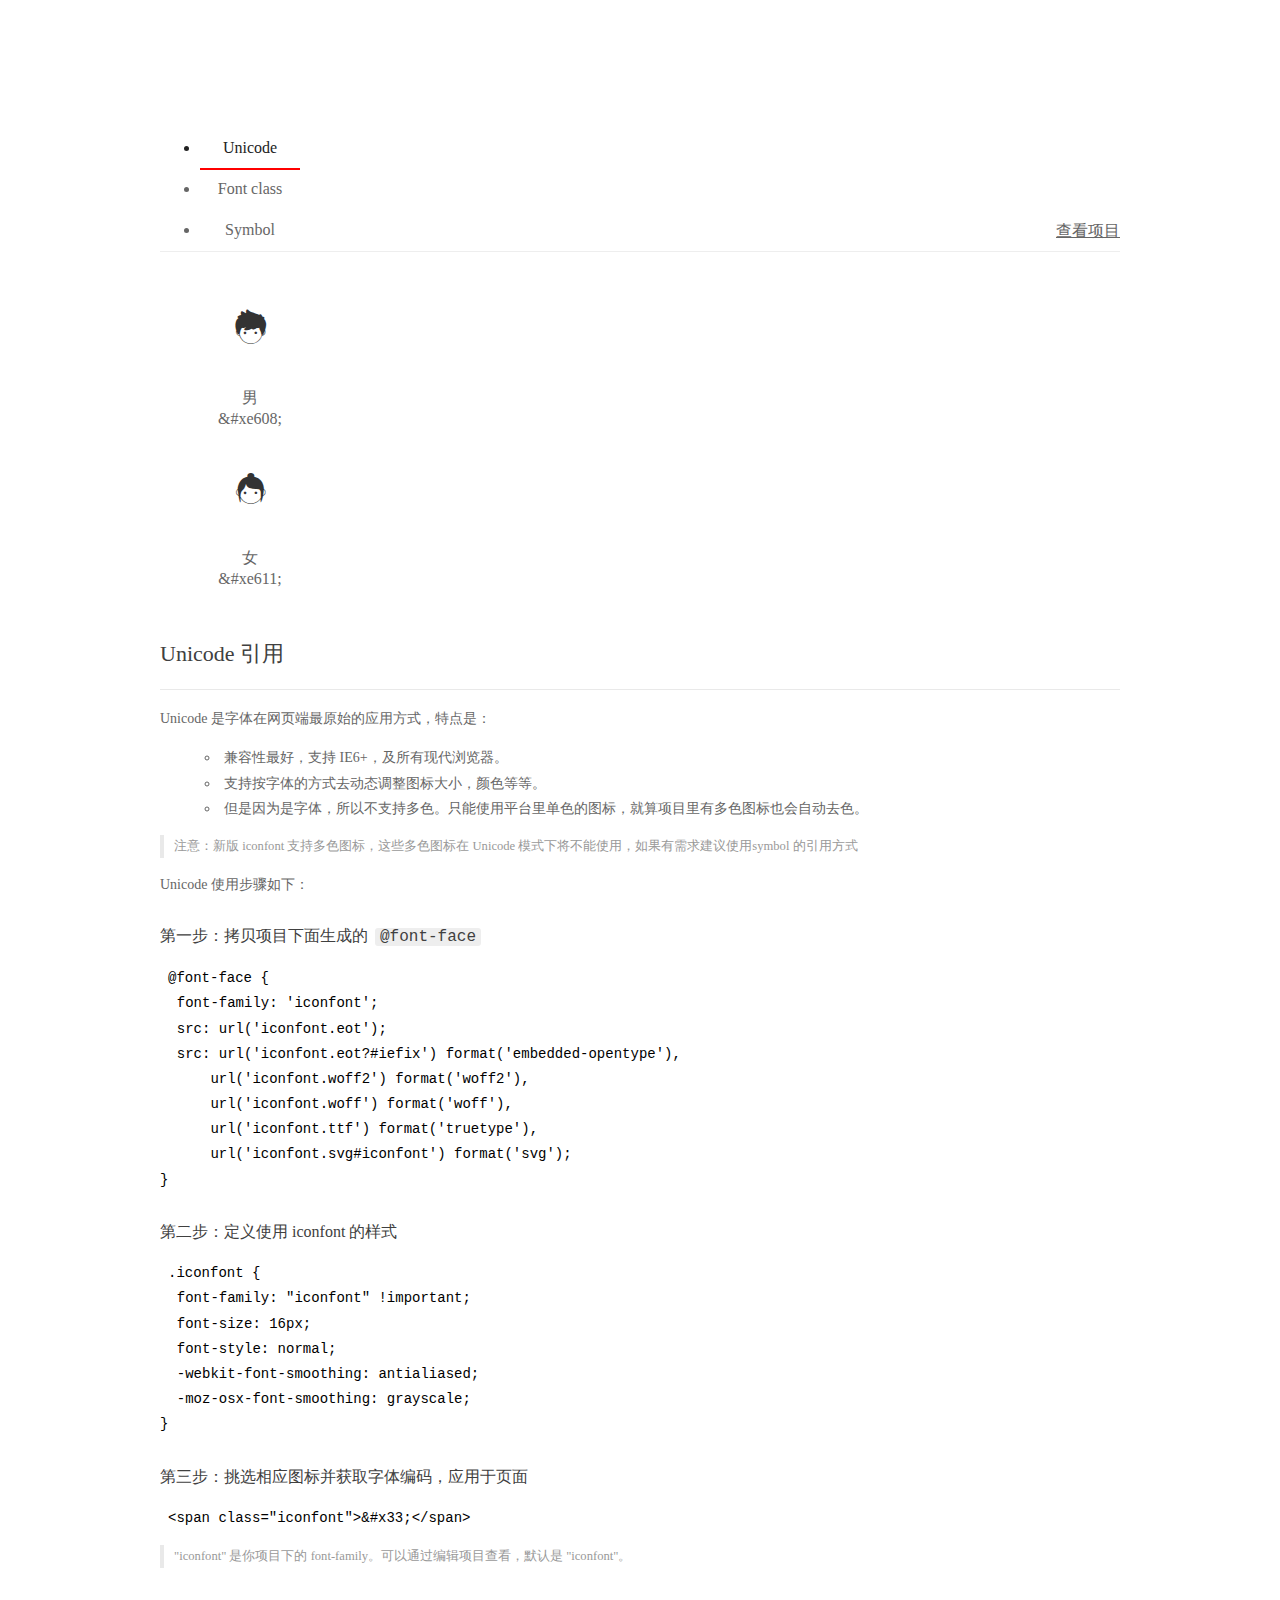
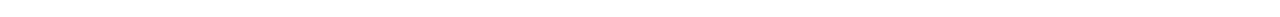
==== custom_font/demo_index.html @ a8571a9a "iconfont" ====
<!DOCTYPE html>
<html>
<head>
  <meta charset="utf-8"/>
  <title>IconFont Demo</title>
  <link rel="shortcut icon" href="https://img.alicdn.com/tps/i4/TB1_oz6GVXXXXaFXpXXJDFnIXXX-64-64.ico" type="image/x-icon"/>
  <link rel="stylesheet" href="https://g.alicdn.com/thx/cube/1.3.2/cube.min.css">
  <link rel="stylesheet" href="demo.css">
  <link rel="stylesheet" href="iconfont.css">
  <script src="iconfont.js"></script>
  <!-- jQuery -->
  <script src="https://a1.alicdn.com/oss/uploads/2018/12/26/7bfddb60-08e8-11e9-9b04-53e73bb6408b.js"></script>
  <!-- 代码高亮 -->
  <script src="https://a1.alicdn.com/oss/uploads/2018/12/26/a3f714d0-08e6-11e9-8a15-ebf944d7534c.js"></script>
</head>
<body>
  <div class="main">
    <h1 class="logo"><a href="https://www.iconfont.cn/" title="iconfont 首页" target="_blank">&#xe86b;</a></h1>
    <div class="nav-tabs">
      <ul id="tabs" class="dib-box">
        <li class="dib active"><span>Unicode</span></li>
        <li class="dib"><span>Font class</span></li>
        <li class="dib"><span>Symbol</span></li>
      </ul>
      
      <a href="https://www.iconfont.cn/manage/index?manage_type=myprojects&projectId=1983954" target="_blank" class="nav-more">查看项目</a>
      
    </div>
    <div class="tab-container">
      <div class="content unicode" style="display: block;">
          <ul class="icon_lists dib-box">
          
            <li class="dib">
              <span class="icon iconfont">&#xe608;</span>
                <div class="name">男</div>
                <div class="code-name">&amp;#xe608;</div>
              </li>
          
            <li class="dib">
              <span class="icon iconfont">&#xe611;</span>
                <div class="name">女</div>
                <div class="code-name">&amp;#xe611;</div>
              </li>
          
          </ul>
          <div class="article markdown">
          <h2 id="unicode-">Unicode 引用</h2>
          <hr>

          <p>Unicode 是字体在网页端最原始的应用方式，特点是：</p>
          <ul>
            <li>兼容性最好，支持 IE6+，及所有现代浏览器。</li>
            <li>支持按字体的方式去动态调整图标大小，颜色等等。</li>
            <li>但是因为是字体，所以不支持多色。只能使用平台里单色的图标，就算项目里有多色图标也会自动去色。</li>
          </ul>
          <blockquote>
            <p>注意：新版 iconfont 支持多色图标，这些多色图标在 Unicode 模式下将不能使用，如果有需求建议使用symbol 的引用方式</p>
          </blockquote>
          <p>Unicode 使用步骤如下：</p>
          <h3 id="-font-face">第一步：拷贝项目下面生成的 <code>@font-face</code></h3>
<pre><code class="language-css"
>@font-face {
  font-family: 'iconfont';
  src: url('iconfont.eot');
  src: url('iconfont.eot?#iefix') format('embedded-opentype'),
      url('iconfont.woff2') format('woff2'),
      url('iconfont.woff') format('woff'),
      url('iconfont.ttf') format('truetype'),
      url('iconfont.svg#iconfont') format('svg');
}
</code></pre>
          <h3 id="-iconfont-">第二步：定义使用 iconfont 的样式</h3>
<pre><code class="language-css"
>.iconfont {
  font-family: "iconfont" !important;
  font-size: 16px;
  font-style: normal;
  -webkit-font-smoothing: antialiased;
  -moz-osx-font-smoothing: grayscale;
}
</code></pre>
          <h3 id="-">第三步：挑选相应图标并获取字体编码，应用于页面</h3>
<pre>
<code class="language-html"
>&lt;span class="iconfont"&gt;&amp;#x33;&lt;/span&gt;
</code></pre>
          <blockquote>
            <p>"iconfont" 是你项目下的 font-family。可以通过编辑项目查看，默认是 "iconfont"。</p>
          </blockquote>
          </div>
      </div>
      <div class="content font-class">
        <ul class="icon_lists dib-box">
          
          <li class="dib">
            <span class="icon iconfont icon-nan"></span>
            <div class="name">
              男
            </div>
            <div class="code-name">.icon-nan
            </div>
          </li>
          
          <li class="dib">
            <span class="icon iconfont icon-nv"></span>
            <div class="name">
              女
            </div>
            <div class="code-name">.icon-nv
            </div>
          </li>
          
        </ul>
        <div class="article markdown">
        <h2 id="font-class-">font-class 引用</h2>
        <hr>

        <p>font-class 是 Unicode 使用方式的一种变种，主要是解决 Unicode 书写不直观，语意不明确的问题。</p>
        <p>与 Unicode 使用方式相比，具有如下特点：</p>
        <ul>
          <li>兼容性良好，支持 IE8+，及所有现代浏览器。</li>
          <li>相比于 Unicode 语意明确，书写更直观。可以很容易分辨这个 icon 是什么。</li>
          <li>因为使用 class 来定义图标，所以当要替换图标时，只需要修改 class 里面的 Unicode 引用。</li>
          <li>不过因为本质上还是使用的字体，所以多色图标还是不支持的。</li>
        </ul>
        <p>使用步骤如下：</p>
        <h3 id="-fontclass-">第一步：引入项目下面生成的 fontclass 代码：</h3>
<pre><code class="language-html">&lt;link rel="stylesheet" href="./iconfont.css"&gt;
</code></pre>
        <h3 id="-">第二步：挑选相应图标并获取类名，应用于页面：</h3>
<pre><code class="language-html">&lt;span class="iconfont icon-xxx"&gt;&lt;/span&gt;
</code></pre>
        <blockquote>
          <p>"
            iconfont" 是你项目下的 font-family。可以通过编辑项目查看，默认是 "iconfont"。</p>
        </blockquote>
      </div>
      </div>
      <div class="content symbol">
          <ul class="icon_lists dib-box">
          
            <li class="dib">
                <svg class="icon svg-icon" aria-hidden="true">
                  <use xlink:href="#icon-nan"></use>
                </svg>
                <div class="name">男</div>
                <div class="code-name">#icon-nan</div>
            </li>
          
            <li class="dib">
                <svg class="icon svg-icon" aria-hidden="true">
                  <use xlink:href="#icon-nv"></use>
                </svg>
                <div class="name">女</div>
                <div class="code-name">#icon-nv</div>
            </li>
          
          </ul>
          <div class="article markdown">
          <h2 id="symbol-">Symbol 引用</h2>
          <hr>

          <p>这是一种全新的使用方式，应该说这才是未来的主流，也是平台目前推荐的用法。相关介绍可以参考这篇<a href="">文章</a>
            这种用法其实是做了一个 SVG 的集合，与另外两种相比具有如下特点：</p>
          <ul>
            <li>支持多色图标了，不再受单色限制。</li>
            <li>通过一些技巧，支持像字体那样，通过 <code>font-size</code>, <code>color</code> 来调整样式。</li>
            <li>兼容性较差，支持 IE9+，及现代浏览器。</li>
            <li>浏览器渲染 SVG 的性能一般，还不如 png。</li>
          </ul>
          <p>使用步骤如下：</p>
          <h3 id="-symbol-">第一步：引入项目下面生成的 symbol 代码：</h3>
<pre><code class="language-html">&lt;script src="./iconfont.js"&gt;&lt;/script&gt;
</code></pre>
          <h3 id="-css-">第二步：加入通用 CSS 代码（引入一次就行）：</h3>
<pre><code class="language-html">&lt;style&gt;
.icon {
  width: 1em;
  height: 1em;
  vertical-align: -0.15em;
  fill: currentColor;
  overflow: hidden;
}
&lt;/style&gt;
</code></pre>
          <h3 id="-">第三步：挑选相应图标并获取类名，应用于页面：</h3>
<pre><code class="language-html">&lt;svg class="icon" aria-hidden="true"&gt;
  &lt;use xlink:href="#icon-xxx"&gt;&lt;/use&gt;
&lt;/svg&gt;
</code></pre>
          </div>
      </div>

    </div>
  </div>
  <script>
  $(document).ready(function () {
      $('.tab-container .content:first').show()

      $('#tabs li').click(function (e) {
        var tabContent = $('.tab-container .content')
        var index = $(this).index()

        if ($(this).hasClass('active')) {
          return
        } else {
          $('#tabs li').removeClass('active')
          $(this).addClass('active')

          tabContent.hide().eq(index).fadeIn()
        }
      })
    })
  </script>
</body>
</html>
---- custom_font/demo.css ----
/* Logo 字体 */
@font-face {
  font-family: "iconfont logo";
  src: url('https://at.alicdn.com/t/font_985780_km7mi63cihi.eot?t=1545807318834');
  src: url('https://at.alicdn.com/t/font_985780_km7mi63cihi.eot?t=1545807318834#iefix') format('embedded-opentype'),
    url('https://at.alicdn.com/t/font_985780_km7mi63cihi.woff?t=1545807318834') format('woff'),
    url('https://at.alicdn.com/t/font_985780_km7mi63cihi.ttf?t=1545807318834') format('truetype'),
    url('https://at.alicdn.com/t/font_985780_km7mi63cihi.svg?t=1545807318834#iconfont') format('svg');
}

.logo {
  font-family: "iconfont logo";
  font-size: 160px;
  font-style: normal;
  -webkit-font-smoothing: antialiased;
  -moz-osx-font-smoothing: grayscale;
}

/* tabs */
.nav-tabs {
  position: relative;
}

.nav-tabs .nav-more {
  position: absolute;
  right: 0;
  bottom: 0;
  height: 42px;
  line-height: 42px;
  color: #666;
}

#tabs {
  border-bottom: 1px solid #eee;
}

#tabs li {
  cursor: pointer;
  width: 100px;
  height: 40px;
  line-height: 40px;
  text-align: center;
  font-size: 16px;
  border-bottom: 2px solid transparent;
  position: relative;
  z-index: 1;
  margin-bottom: -1px;
  color: #666;
}


#tabs .active {
  border-bottom-color: #f00;
  color: #222;
}

.tab-container .content {
  display: none;
}

/* 页面布局 */
.main {
  padding: 30px 100px;
  width: 960px;
  margin: 0 auto;
}

.main .logo {
  color: #333;
  text-align: left;
  margin-bottom: 30px;
  line-height: 1;
  height: 110px;
  margin-top: -50px;
  overflow: hidden;
  *zoom: 1;
}

.main .logo a {
  font-size: 160px;
  color: #333;
}

.helps {
  margin-top: 40px;
}

.helps pre {
  padding: 20px;
  margin: 10px 0;
  border: solid 1px #e7e1cd;
  background-color: #fffdef;
  overflow: auto;
}

.icon_lists {
  width: 100% !important;
  overflow: hidden;
  *zoom: 1;
}

.icon_lists li {
  width: 100px;
  margin-bottom: 10px;
  margin-right: 20px;
  text-align: center;
  list-style: none !important;
  cursor: default;
}

.icon_lists li .code-name {
  line-height: 1.2;
}

.icon_lists .icon {
  display: block;
  height: 100px;
  line-height: 100px;
  font-size: 42px;
  margin: 10px auto;
  color: #333;
  -webkit-transition: font-size 0.25s linear, width 0.25s linear;
  -moz-transition: font-size 0.25s linear, width 0.25s linear;
  transition: font-size 0.25s linear, width 0.25s linear;
}

.icon_lists .icon:hover {
  font-size: 100px;
}

.icon_lists .svg-icon {
  /* 通过设置 font-size 来改变图标大小 */
  width: 1em;
  /* 图标和文字相邻时，垂直对齐 */
  vertical-align: -0.15em;
  /* 通过设置 color 来改变 SVG 的颜色/fill */
  fill: currentColor;
  /* path 和 stroke 溢出 viewBox 部分在 IE 下会显示
      normalize.css 中也包含这行 */
  overflow: hidden;
}

.icon_lists li .name,
.icon_lists li .code-name {
  color: #666;
}

/* markdown 样式 */
.markdown {
  color: #666;
  font-size: 14px;
  line-height: 1.8;
}

.highlight {
  line-height: 1.5;
}

.markdown img {
  vertical-align: middle;
  max-width: 100%;
}

.markdown h1 {
  color: #404040;
  font-weight: 500;
  line-height: 40px;
  margin-bottom: 24px;
}

.markdown h2,
.markdown h3,
.markdown h4,
.markdown h5,
.markdown h6 {
  color: #404040;
  margin: 1.6em 0 0.6em 0;
  font-weight: 500;
  clear: both;
}

.markdown h1 {
  font-size: 28px;
}

.markdown h2 {
  font-size: 22px;
}

.markdown h3 {
  font-size: 16px;
}

.markdown h4 {
  font-size: 14px;
}

.markdown h5 {
  font-size: 12px;
}

.markdown h6 {
  font-size: 12px;
}

.markdown hr {
  height: 1px;
  border: 0;
  background: #e9e9e9;
  margin: 16px 0;
  clear: both;
}

.markdown p {
  margin: 1em 0;
}

.markdown>p,
.markdown>blockquote,
.markdown>.highlight,
.markdown>ol,
.markdown>ul {
  width: 80%;
}

.markdown ul>li {
  list-style: circle;
}

.markdown>ul li,
.markdown blockquote ul>li {
  margin-left: 20px;
  padding-left: 4px;
}

.markdown>ul li p,
.markdown>ol li p {
  margin: 0.6em 0;
}

.markdown ol>li {
  list-style: decimal;
}

.markdown>ol li,
.markdown blockquote ol>li {
  margin-left: 20px;
  padding-left: 4px;
}

.markdown code {
  margin: 0 3px;
  padding: 0 5px;
  background: #eee;
  border-radius: 3px;
}

.markdown strong,
.markdown b {
  font-weight: 600;
}

.markdown>table {
  border-collapse: collapse;
  border-spacing: 0px;
  empty-cells: show;
  border: 1px solid #e9e9e9;
  width: 95%;
  margin-bottom: 24px;
}

.markdown>table th {
  white-space: nowrap;
  color: #333;
  font-weight: 600;
}

.markdown>table th,
.markdown>table td {
  border: 1px solid #e9e9e9;
  padding: 8px 16px;
  text-align: left;
}

.markdown>table th {
  background: #F7F7F7;
}

.markdown blockquote {
  font-size: 90%;
  color: #999;
  border-left: 4px solid #e9e9e9;
  padding-left: 0.8em;
  margin: 1em 0;
}

.markdown blockquote p {
  margin: 0;
}

.markdown .anchor {
  opacity: 0;
  transition: opacity 0.3s ease;
  margin-left: 8px;
}

.markdown .waiting {
  color: #ccc;
}

.markdown h1:hover .anchor,
.markdown h2:hover .anchor,
.markdown h3:hover .anchor,
.markdown h4:hover .anchor,
.markdown h5:hover .anchor,
.markdown h6:hover .anchor {
  opacity: 1;
  display: inline-block;
}

.markdown>br,
.markdown>p>br {
  clear: both;
}


.hljs {
  display: block;
  background: white;
  padding: 0.5em;
  color: #333333;
  overflow-x: auto;
}

.hljs-comment,
.hljs-meta {
  color: #969896;
}

.hljs-string,
.hljs-variable,
.hljs-template-variable,
.hljs-strong,
.hljs-emphasis,
.hljs-quote {
  color: #df5000;
}

.hljs-keyword,
.hljs-selector-tag,
.hljs-type {
  color: #a71d5d;
}

.hljs-literal,
.hljs-symbol,
.hljs-bullet,
.hljs-attribute {
  color: #0086b3;
}

.hljs-section,
.hljs-name {
  color: #63a35c;
}

.hljs-tag {
  color: #333333;
}

.hljs-title,
.hljs-attr,
.hljs-selector-id,
.hljs-selector-class,
.hljs-selector-attr,
.hljs-selector-pseudo {
  color: #795da3;
}

.hljs-addition {
  color: #55a532;
  background-color: #eaffea;
}

.hljs-deletion {
  color: #bd2c00;
  background-color: #ffecec;
}

.hljs-link {
  text-decoration: underline;
}

/* 代码高亮 */
/* PrismJS 1.15.0
https://prismjs.com/download.html#themes=prism&languages=markup+css+clike+javascript */
/**
 * prism.js default theme for JavaScript, CSS and HTML
 * Based on dabblet (http://dabblet.com)
 * @author Lea Verou
 */
code[class*="language-"],
pre[class*="language-"] {
  color: black;
  background: none;
  text-shadow: 0 1px white;
  font-family: Consolas, Monaco, 'Andale Mono', 'Ubuntu Mono', monospace;
  text-align: left;
  white-space: pre;
  word-spacing: normal;
  word-break: normal;
  word-wrap: normal;
  line-height: 1.5;

  -moz-tab-size: 4;
  -o-tab-size: 4;
  tab-size: 4;

  -webkit-hyphens: none;
  -moz-hyphens: none;
  -ms-hyphens: none;
  hyphens: none;
}

pre[class*="language-"]::-moz-selection,
pre[class*="language-"] ::-moz-selection,
code[class*="language-"]::-moz-selection,
code[class*="language-"] ::-moz-selection {
  text-shadow: none;
  background: #b3d4fc;
}

pre[class*="language-"]::selection,
pre[class*="language-"] ::selection,
code[class*="language-"]::selection,
code[class*="language-"] ::selection {
  text-shadow: none;
  background: #b3d4fc;
}

@media print {

  code[class*="language-"],
  pre[class*="language-"] {
    text-shadow: none;
  }
}

/* Code blocks */
pre[class*="language-"] {
  padding: 1em;
  margin: .5em 0;
  overflow: auto;
}

:not(pre)>code[class*="language-"],
pre[class*="language-"] {
  background: #f5f2f0;
}

/* Inline code */
:not(pre)>code[class*="language-"] {
  padding: .1em;
  border-radius: .3em;
  white-space: normal;
}

.token.comment,
.token.prolog,
.token.doctype,
.token.cdata {
  color: slategray;
}

.token.punctuation {
  color: #999;
}

.namespace {
  opacity: .7;
}

.token.property,
.token.tag,
.token.boolean,
.token.number,
.token.constant,
.token.symbol,
.token.deleted {
  color: #905;
}

.token.selector,
.token.attr-name,
.token.string,
.token.char,
.token.builtin,
.token.inserted {
  color: #690;
}

.token.operator,
.token.entity,
.token.url,
.language-css .token.string,
.style .token.string {
  color: #9a6e3a;
  background: hsla(0, 0%, 100%, .5);
}

.token.atrule,
.token.attr-value,
.token.keyword {
  color: #07a;
}

.token.function,
.token.class-name {
  color: #DD4A68;
}

.token.regex,
.token.important,
.token.variable {
  color: #e90;
}

.token.important,
.token.bold {
  font-weight: bold;
}

.token.italic {
  font-style: italic;
}

.token.entity {
  cursor: help;
}
---- custom_font/iconfont.css ----
@font-face {font-family: "iconfont";
  src: url('iconfont.eot?t=1596449543973'); /* IE9 */
  src: url('iconfont.eot?t=1596449543973#iefix') format('embedded-opentype'), /* IE6-IE8 */
  url('[data-uri]') format('woff2'),
  url('iconfont.woff?t=1596449543973') format('woff'),
  url('iconfont.ttf?t=1596449543973') format('truetype'), /* chrome, firefox, opera, Safari, Android, iOS 4.2+ */
  url('iconfont.svg?t=1596449543973#iconfont') format('svg'); /* iOS 4.1- */
}

.iconfont {
  font-family: "iconfont" !important;
  font-size: 16px;
  font-style: normal;
  -webkit-font-smoothing: antialiased;
  -moz-osx-font-smoothing: grayscale;
}

.icon-nan:before {
  content: "\e608";
}

.icon-nv:before {
  content: "\e611";
}
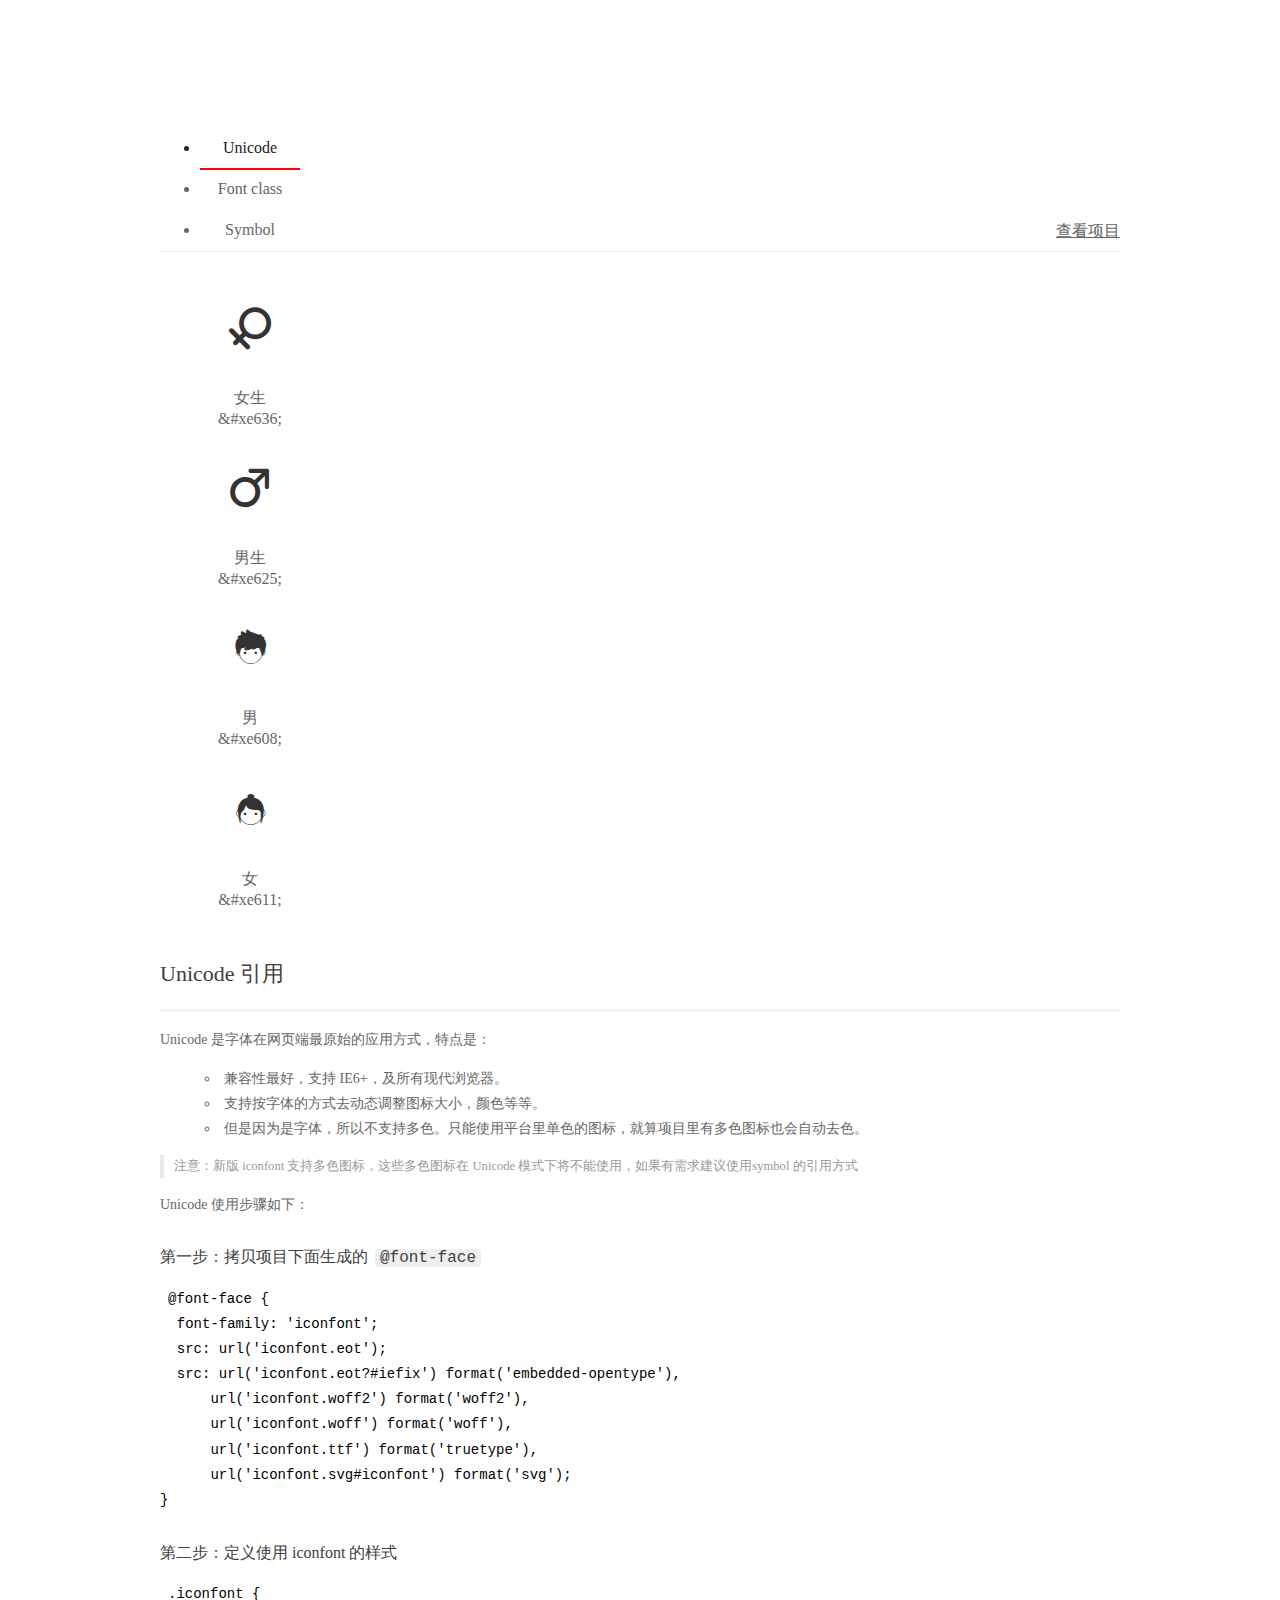
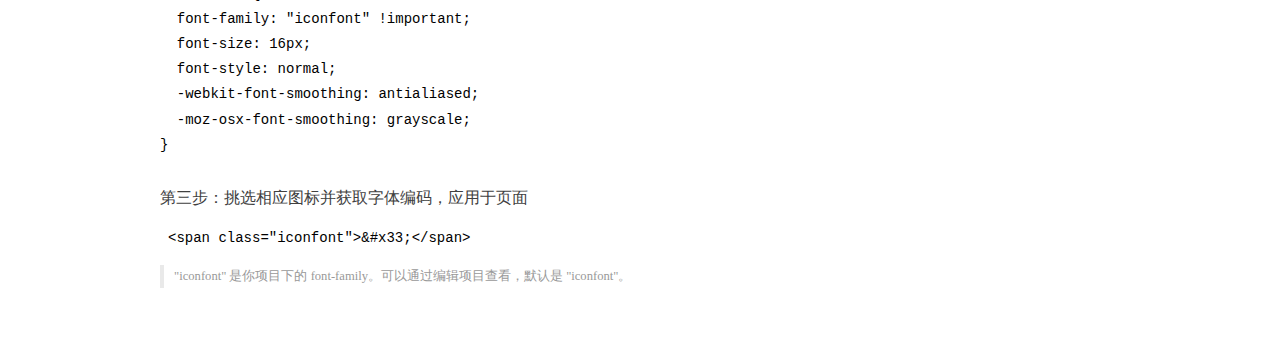
==== commit c679829c: "tags gender" ====
--- a/custom_font/demo_index.html
+++ b/custom_font/demo_index.html
@@ -31,6 +31,18 @@
           <ul class="icon_lists dib-box">
           
             <li class="dib">
+              <span class="icon iconfont">&#xe636;</span>
+                <div class="name">女生</div>
+                <div class="code-name">&amp;#xe636;</div>
+              </li>
+          
+            <li class="dib">
+              <span class="icon iconfont">&#xe625;</span>
+                <div class="name">男生</div>
+                <div class="code-name">&amp;#xe625;</div>
+              </li>
+          
+            <li class="dib">
               <span class="icon iconfont">&#xe608;</span>
                 <div class="name">男</div>
                 <div class="code-name">&amp;#xe608;</div>
@@ -93,6 +105,24 @@
         <ul class="icon_lists dib-box">
           
           <li class="dib">
+            <span class="icon iconfont icon-nvsheng"></span>
+            <div class="name">
+              女生
+            </div>
+            <div class="code-name">.icon-nvsheng
+            </div>
+          </li>
+          
+          <li class="dib">
+            <span class="icon iconfont icon-nansheng"></span>
+            <div class="name">
+              男生
+            </div>
+            <div class="code-name">.icon-nansheng
+            </div>
+          </li>
+          
+          <li class="dib">
             <span class="icon iconfont icon-nan"></span>
             <div class="name">
               男
@@ -141,6 +171,22 @@
           
             <li class="dib">
                 <svg class="icon svg-icon" aria-hidden="true">
+                  <use xlink:href="#icon-nvsheng"></use>
+                </svg>
+                <div class="name">女生</div>
+                <div class="code-name">#icon-nvsheng</div>
+            </li>
+          
+            <li class="dib">
+                <svg class="icon svg-icon" aria-hidden="true">
+                  <use xlink:href="#icon-nansheng"></use>
+                </svg>
+                <div class="name">男生</div>
+                <div class="code-name">#icon-nansheng</div>
+            </li>
+          
+            <li class="dib">
+                <svg class="icon svg-icon" aria-hidden="true">
                   <use xlink:href="#icon-nan"></use>
                 </svg>
                 <div class="name">男</div>
--- a/custom_font/iconfont.css
+++ b/custom_font/iconfont.css
@@ -1,10 +1,10 @@
 @font-face {font-family: "iconfont";
-  src: url('iconfont.eot?t=1596449543973'); /* IE9 */
-  src: url('iconfont.eot?t=1596449543973#iefix') format('embedded-opentype'), /* IE6-IE8 */
-  url('[data-uri]') format('woff2'),
-  url('iconfont.woff?t=1596449543973') format('woff'),
-  url('iconfont.ttf?t=1596449543973') format('truetype'), /* chrome, firefox, opera, Safari, Android, iOS 4.2+ */
-  url('iconfont.svg?t=1596449543973#iconfont') format('svg'); /* iOS 4.1- */
+  src: url('iconfont.eot?t=1596460391464'); /* IE9 */
+  src: url('iconfont.eot?t=1596460391464#iefix') format('embedded-opentype'), /* IE6-IE8 */
+  url('[data-uri]') format('woff2'),
+  url('iconfont.woff?t=1596460391464') format('woff'),
+  url('iconfont.ttf?t=1596460391464') format('truetype'), /* chrome, firefox, opera, Safari, Android, iOS 4.2+ */
+  url('iconfont.svg?t=1596460391464#iconfont') format('svg'); /* iOS 4.1- */
 }
 
 .iconfont {
@@ -15,6 +15,14 @@
   -moz-osx-font-smoothing: grayscale;
 }
 
+.icon-nvsheng:before {
+  content: "\e636";
+}
+
+.icon-nansheng:before {
+  content: "\e625";
+}
+
 .icon-nan:before {
   content: "\e608";
 }
